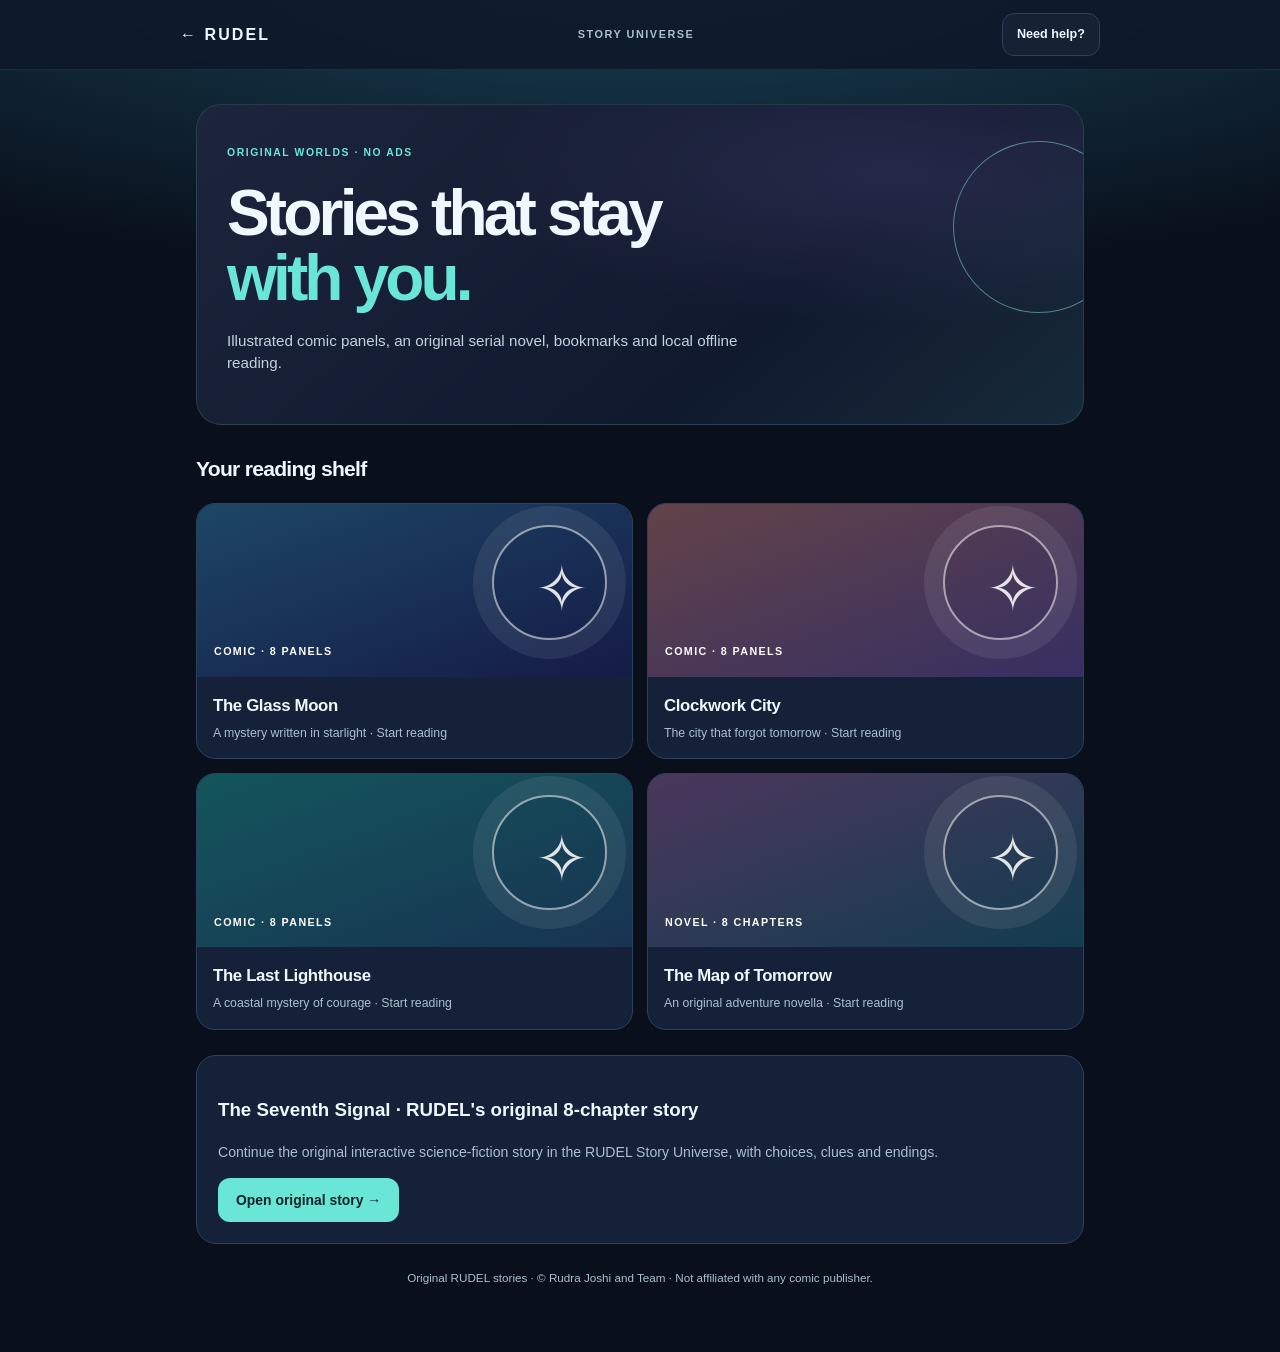
==== android-native/app/src/main/assets/comicbook.html @ 68b4a29e "Add RUDEL Android source" ====
<!doctype html><html lang="en"><head><meta charset="utf-8"><meta name="viewport" content="width=device-width,initial-scale=1,viewport-fit=cover"><meta name="theme-color" content="#0b1423"><title>RUDEL · Comics & Novels</title><link rel="icon" href="assets/icon-192.png"><link rel="stylesheet" href="grand.css"><link rel="stylesheet" href="comicbook.css"></head><body><header class="grand-top"><a class="back" href="index.html">← RUDEL</a><span class="top-mid">STORY UNIVERSE</span><a href="rudra.html" class="ghost-button">Need help?</a></header><main class="grand-wrap"><section class="grand-hero story-hero"><span class="eyebrow">ORIGINAL WORLDS · NO ADS</span><h1>Stories that stay<br><em>with you.</em></h1><p>Illustrated comic panels, an original serial novel, bookmarks and local offline reading.</p></section><div id="library"><h2 class="section-title">Your reading shelf</h2><div id="bookGrid" class="book-grid"></div><div class="classics"><h3>The Seventh Signal · RUDEL's original 8-chapter story</h3><p>Continue the original interactive science-fiction story in the RUDEL Story Universe, with choices, clues and endings.</p><a class="grand-button" href="index.html#stories">Open original story →</a></div></div><section id="reader" hidden><div class="book-tools"><button id="backBooks" class="ghost-button">← Library</button><span id="readerCount" class="hint"></span><button id="bookmark" class="ghost-button">☆ Bookmark</button></div><h1 id="readerTitle" class="reader-title"></h1><div id="panel" class="panel"></div><article class="prose" id="readingText"></article><div class="reader-controls"><button id="prev" class="ghost-button">← Previous</button><button id="readAloud" class="ghost-button">▶ Read aloud</button><button id="next" class="grand-button">Next →</button></div><div class="reader-options"><button id="smallText" class="ghost-button">A−</button><button id="largeText" class="ghost-button">A+</button><span>Progress is saved privately on this device</span></div></section><footer class="footer-note">Original RUDEL stories · © Rudra Joshi and Team · Not affiliated with any comic publisher.</footer></main><script src="comicbook.js"></script></body></html>
---- android-native/app/src/main/assets/grand.css ----
:root{color-scheme:dark;--bg:#090f1b;--surface:#152138;--surface2:#1c2c46;--line:#2d415d;--ink:#eff7ff;--muted:#aac0d0;--teal:#69e6d5;--gold:#ffd38e;--pink:#e4a4ce;font-family:Inter,ui-sans-serif,-apple-system,BlinkMacSystemFont,"Segoe UI",Arial,sans-serif}*{box-sizing:border-box}body{margin:0;color:var(--ink);background:radial-gradient(ellipse 90% 25% at 50% -4%,#194559 0%,transparent 100%),var(--bg);min-height:100vh;line-height:1.5}button,input,textarea,select{font:inherit}button{cursor:pointer}a{text-decoration:none;color:inherit}button:focus-visible,a:focus-visible,input:focus-visible{outline:3px solid var(--teal);outline-offset:3px}.grand-top{height:70px;border-bottom:1px solid #ffffff13;display:flex;align-items:center;justify-content:space-between;padding:0 max(16px,calc((100vw - 920px)/2));gap:13px;background:#0d1829db;backdrop-filter:blur(15px);position:sticky;top:0;z-index:9}.back{display:flex;align-items:center;gap:9px;color:var(--ink);font-size:1rem;font-weight:850;letter-spacing:.13em}.top-mid{font-size:.68rem;color:var(--muted);font-weight:900;letter-spacing:.14em}.ghost-button{border:1px solid var(--line);color:var(--ink);background:#ffffff09;border-radius:12px;padding:11px 14px;font-weight:700;font-size:.79rem}.grand-wrap{max-width:920px;padding:22px 16px 65px;margin:auto}.grand-hero{border-radius:25px;background:radial-gradient(circle at 88% 26%,#247d7d45,transparent 34%),linear-gradient(135deg,#162a3a,#101c32 62%,#232341);padding:34px 30px;position:relative;overflow:hidden;border:1px solid #50747755;margin:12px 0 28px}.grand-hero:after{content:"";position:absolute;right:-42px;top:36px;width:170px;height:170px;border:1px solid #98efeb75;transform:rotate(-35deg);border-radius:50%;pointer-events:none}.eyebrow{font-size:.65rem;font-weight:850;letter-spacing:.15em;color:var(--teal)}h1{font-size:clamp(2.25rem,6vw,4rem);line-height:1.02;letter-spacing:-.06em;margin:18px 0}h1 em{color:var(--teal);font-style:normal}.grand-hero p{max-width:520px;color:#c1d4dd;font-size:.95rem}.hero-mini{display:flex;gap:9px;flex-wrap:wrap;margin-top:28px}.hero-mini span{border:1px solid #78b1b14d;border-radius:30px;padding:8px 12px;color:#c6e6e6;font-size:.7rem}.section-title{display:flex;justify-content:space-between;align-items:center;font-size:1.32rem;letter-spacing:-.035em}.section-title span{font-size:.73rem;color:var(--muted)}.game-grid{display:grid;grid-template-columns:repeat(4,1fr);gap:12px}.game-tile{border:1px solid var(--line);background:linear-gradient(155deg,#1a2d40,#111b2c);color:var(--ink);text-align:left;border-radius:18px;min-height:172px;padding:16px;position:relative;transition:transform .18s ease,border-color .18s ease}.game-tile:active{transform:scale(.97)}.game-tile:hover{border-color:var(--teal);transform:translateY(-2px)}.tile-glyph{width:56px;height:56px;display:grid;place-items:center;border-radius:14px;font-size:2rem;margin-bottom:17px;background:#1b4652;filter:saturate(.93)}.game-tile:nth-child(4n+2) .tile-glyph{background:#403448}.game-tile:nth-child(4n+3) .tile-glyph{background:#3f3641}.game-tile:nth-child(4n+4) .tile-glyph{background:#383f5b}.game-tile strong{display:block;font-size:.87rem}.game-tile small{display:block;color:var(--muted);font-size:.7rem;margin-top:4px}.classics{margin:25px 0;border:1px solid var(--line);background:var(--surface);border-radius:20px;padding:21px}.classics p{color:var(--muted);font-size:.88rem}.grand-button{border:none;background:var(--teal);color:#08252a;padding:12px 18px;border-radius:12px;font-size:.87rem;font-weight:850;display:inline-flex;justify-content:center;align-items:center;min-height:44px}.game-header{display:flex;align-items:center;justify-content:space-between;margin:9px 0 24px;gap:8px}.game-header #scoreInfo{color:var(--muted);font-size:.8rem}.stage-title #gameTitle{font-size:clamp(1.9rem,6vw,3rem);font-weight:850;letter-spacing:-.05em}.stage-title p{color:var(--muted);margin:4px 0 20px}.game-panel{max-width:600px;margin:auto;border:1px solid var(--line);background:var(--surface);border-radius:22px;padding:19px}.canvas-holder{position:relative;max-width:430px;margin:auto}canvas{display:block;width:100%;height:auto;background:#0a1725;border-radius:15px;border:1px solid #56717834;touch-action:none}.game-overlay{position:absolute;inset:0;border-radius:15px;background:#04111ac9;display:grid;place-content:center;text-align:center;padding:23px;font-size:.92rem;color:#edf7f9;pointer-events:none}.game-overlay.hidden{display:none}.game-overlay strong{font-size:1.6rem;display:block;margin-bottom:10px;color:var(--teal)}.game-actions{display:flex;justify-content:center;gap:8px;margin:16px auto}.controls{display:grid;grid-template-columns:repeat(5,minmax(0,1fr));max-width:420px;margin:12px auto;gap:8px}.controls button{background:#21384a;border:1px solid #547281;border-radius:13px;color:var(--ink);min-height:48px;font-weight:850;touch-action:manipulation}.controls button:active{background:#32675c}.status{color:var(--muted);text-align:center;font-size:.84rem;min-height:25px}.footer-note{color:var(--muted);font-size:.73rem;text-align:center;margin-top:20px}.dom-holder{padding:9px 0;text-align:center}.playgrid{display:grid;gap:7px;max-width:370px;margin:12px auto}.playgrid button{border:1px solid #456074;border-radius:13px;background:#22354b;color:var(--ink);aspect-ratio:1;font-size:1.5rem;font-weight:850;display:grid;place-items:center}.playgrid button:active{transform:scale(.96)}.playgrid .active{background:var(--gold);color:#21324a}.playgrid .mine-open{background:#38516a}.quiz-q{font-size:1.4rem;font-weight:850;margin:13px 0}.input-answer{width:min(100%,320px);border-radius:13px;background:#0a182b;border:1px solid var(--line);padding:14px;color:white}.hint{font-size:.78rem;color:var(--muted)}.shell-card{padding:18px;background:#172c3d;border:1px solid var(--line);border-radius:17px;margin:8px 0}.shell-card p{color:var(--muted)}.result-info{font-weight:850;color:var(--teal)}.closeback{margin:14px 0}button[disabled]{opacity:.4;cursor:not-allowed}@media(max-width:650px){.game-grid{grid-template-columns:repeat(2,1fr);gap:9px}.grand-hero{padding:26px 18px}.grand-wrap{padding-left:12px;padding-right:12px}.top-mid{display:none}.game-tile{min-height:146px;padding:13px}.tile-glyph{width:49px;height:49px;margin-bottom:13px}.game-panel{padding:12px}.controls button{min-height:55px}}@media(prefers-reduced-motion:reduce){*,*:before,*:after{transition:none!important;animation:none!important}}

.vehicle-picker{display:flex;flex-wrap:wrap;gap:7px;margin:10px 0 16px}.vehicle-picker[hidden]{display:none}.vehicle-picker button{flex:1;min-width:66px;color:var(--ink);padding:10px 7px;background:#1c354a;border:1px solid #386078;border-radius:12px;font-size:.74rem}.vehicle-picker button.selected{background:#236b66;border-color:var(--teal);box-shadow:inset 0 0 0 1px var(--teal)}
---- android-native/app/src/main/assets/comicbook.css ----
.story-hero{background:radial-gradient(ellipse at 80% 22%,#846cbd2e,transparent 42%),linear-gradient(140deg,#1d253c,#10192e 65%,#172a39)}.book-grid{display:grid;grid-template-columns:repeat(2,minmax(0,1fr));gap:14px}.book{background:var(--surface);text-align:left;color:var(--ink);border:1px solid var(--line);border-radius:19px;padding:0;overflow:hidden}.cover{height:173px;background:linear-gradient(160deg,var(--cover1),var(--cover2));position:relative;overflow:hidden;display:flex;align-items:flex-end;padding:17px}.cover:before{content:"";position:absolute;top:21px;right:25px;width:111px;height:111px;border:2px solid #ffffff8a;border-radius:50%;box-shadow:0 0 0 19px #ffffff14}.cover:after{content:"✧";position:absolute;right:43px;top:37px;font-size:4rem;color:#fffd}.cover span{position:relative;z-index:1;color:white;font-size:.67rem;letter-spacing:.13em;font-weight:800}.book>div:last-child{padding:16px}.book strong{display:block;font-size:1.05rem;letter-spacing:-.02em}.book small{display:block;font-size:.77rem;color:var(--muted);margin-top:6px}.book-tools{display:flex;align-items:center;justify-content:space-between;gap:9px;margin:20px 0}.reader-title{font-size:clamp(1.6rem,6vw,2.7rem);letter-spacing:-.05em}.panel{min-height:320px;border:1px solid #51647e55;border-radius:16px;overflow:hidden;background:#0a1930;position:relative;display:flex;align-items:stretch;margin-top:19px}.panel svg{width:100%;height:340px;display:block}.panel:after{content:"";pointer-events:none;position:absolute;inset:0;border:9px solid #ffffff06;border-radius:16px}.prose{font-size:1.05rem;line-height:1.9;max-width:690px;margin:20px auto 25px;padding:17px 6px;white-space:pre-wrap;color:#e5edf5}.prose h3{font-size:1.55rem;letter-spacing:-.04em;color:var(--teal)}.reader-controls{display:flex;align-items:center;justify-content:space-between;flex-wrap:wrap;gap:8px}.reader-options{display:flex;align-items:center;gap:9px;margin-top:16px}.reader-options span{color:var(--muted);font-size:.72rem;margin-left:auto}.book:active{transform:scale(.98)}.reader-controls button{flex:1;min-width:90px}@media(max-width:540px){.book-grid{gap:9px}.cover{height:143px;padding:12px}.book>div:last-child{padding:12px}.book strong{font-size:.9rem}.book small{font-size:.69rem}.book-tools .ghost-button{font-size:.7rem;padding:9px}.prose{padding:12px 4px}.reader-options span{max-width:150px}}
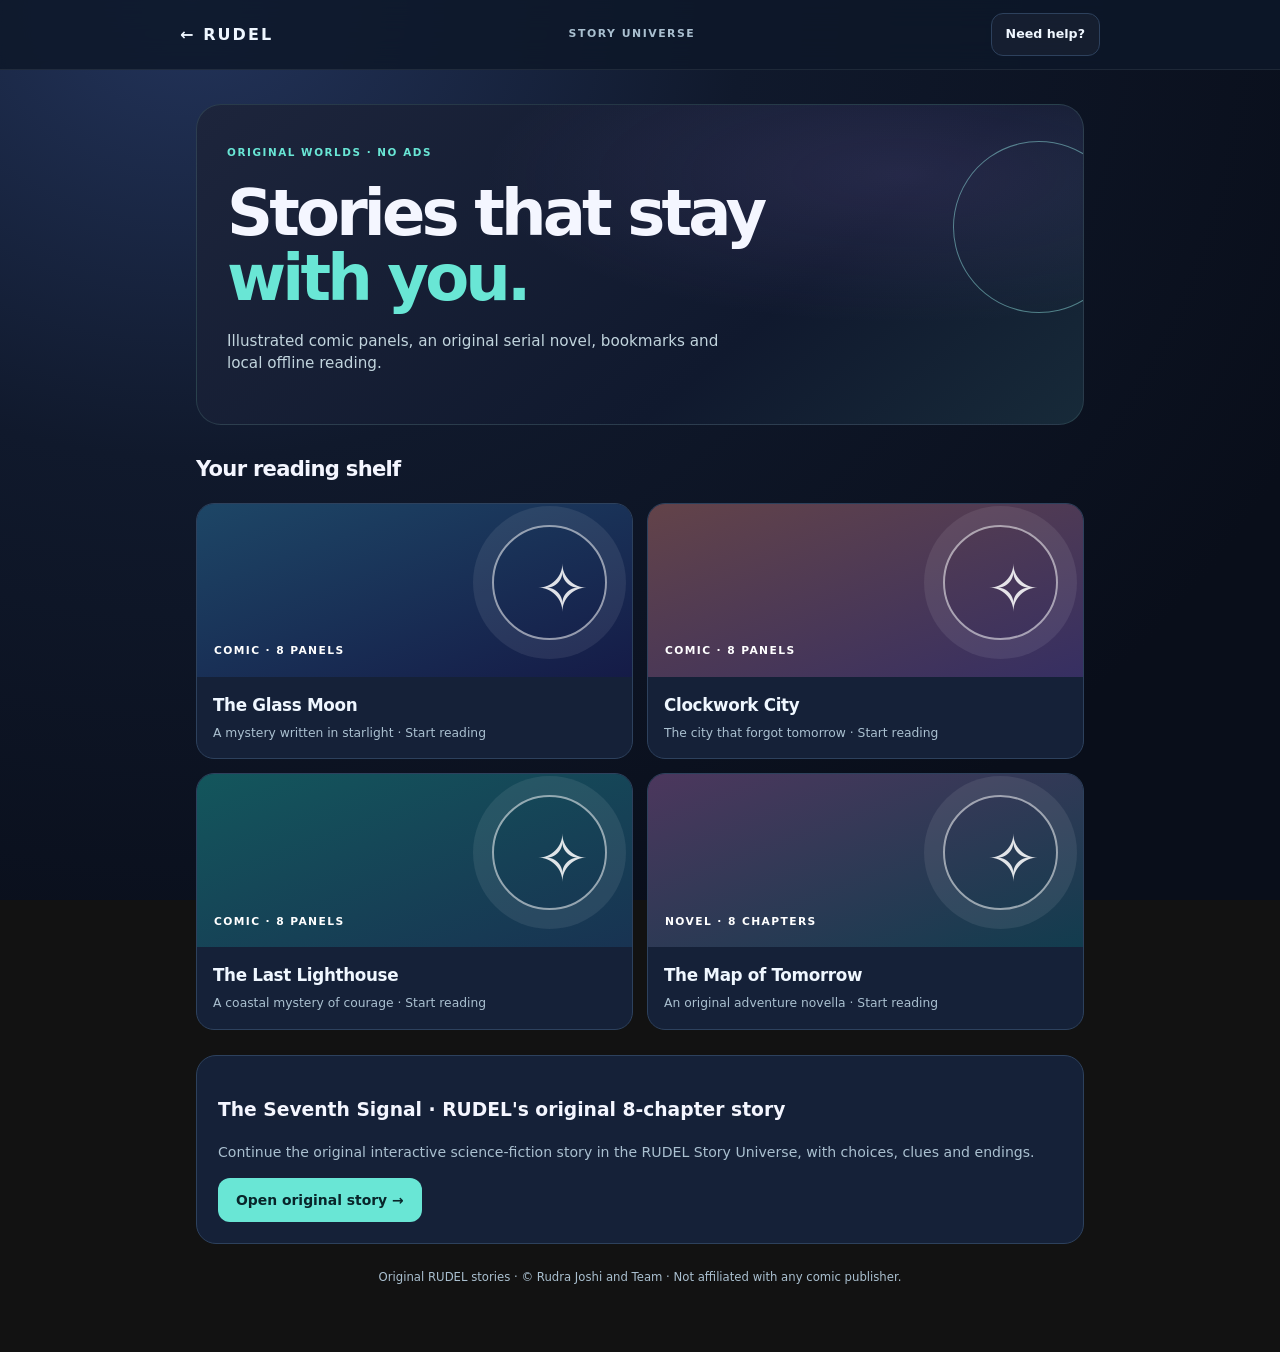
==== commit 04636753: "RUDEL 5.0 AI Premium" ====
--- a/android-native/app/src/main/assets/comicbook.html
+++ b/android-native/app/src/main/assets/comicbook.html
@@ -1 +1 @@
-<!doctype html><html lang="en"><head><meta charset="utf-8"><meta name="viewport" content="width=device-width,initial-scale=1,viewport-fit=cover"><meta name="theme-color" content="#0b1423"><title>RUDEL · Comics & Novels</title><link rel="icon" href="assets/icon-192.png"><link rel="stylesheet" href="grand.css"><link rel="stylesheet" href="comicbook.css"></head><body><header class="grand-top"><a class="back" href="index.html">← RUDEL</a><span class="top-mid">STORY UNIVERSE</span><a href="rudra.html" class="ghost-button">Need help?</a></header><main class="grand-wrap"><section class="grand-hero story-hero"><span class="eyebrow">ORIGINAL WORLDS · NO ADS</span><h1>Stories that stay<br><em>with you.</em></h1><p>Illustrated comic panels, an original serial novel, bookmarks and local offline reading.</p></section><div id="library"><h2 class="section-title">Your reading shelf</h2><div id="bookGrid" class="book-grid"></div><div class="classics"><h3>The Seventh Signal · RUDEL's original 8-chapter story</h3><p>Continue the original interactive science-fiction story in the RUDEL Story Universe, with choices, clues and endings.</p><a class="grand-button" href="index.html#stories">Open original story →</a></div></div><section id="reader" hidden><div class="book-tools"><button id="backBooks" class="ghost-button">← Library</button><span id="readerCount" class="hint"></span><button id="bookmark" class="ghost-button">☆ Bookmark</button></div><h1 id="readerTitle" class="reader-title"></h1><div id="panel" class="panel"></div><article class="prose" id="readingText"></article><div class="reader-controls"><button id="prev" class="ghost-button">← Previous</button><button id="readAloud" class="ghost-button">▶ Read aloud</button><button id="next" class="grand-button">Next →</button></div><div class="reader-options"><button id="smallText" class="ghost-button">A−</button><button id="largeText" class="ghost-button">A+</button><span>Progress is saved privately on this device</span></div></section><footer class="footer-note">Original RUDEL stories · © Rudra Joshi and Team · Not affiliated with any comic publisher.</footer></main><script src="comicbook.js"></script></body></html>
+<!doctype html><html lang="en"><head><meta charset="utf-8"><meta name="viewport" content="width=device-width,initial-scale=1,viewport-fit=cover"><meta name="theme-color" content="#0b1423"><title>RUDEL · Comics & Novels</title><link rel="icon" href="assets/icon-192.png"><link rel="stylesheet" href="grand.css"><link rel="stylesheet" href="comicbook.css"><link rel="stylesheet" href="premium5.css"></head><body><header class="grand-top"><a class="back" href="index.html">← RUDEL</a><span class="top-mid">STORY UNIVERSE</span><a href="rudra.html" class="ghost-button">Need help?</a></header><main class="grand-wrap"><section class="grand-hero story-hero"><span class="eyebrow">ORIGINAL WORLDS · NO ADS</span><h1>Stories that stay<br><em>with you.</em></h1><p>Illustrated comic panels, an original serial novel, bookmarks and local offline reading.</p></section><div id="library"><h2 class="section-title">Your reading shelf</h2><div id="bookGrid" class="book-grid"></div><div class="classics"><h3>The Seventh Signal · RUDEL's original 8-chapter story</h3><p>Continue the original interactive science-fiction story in the RUDEL Story Universe, with choices, clues and endings.</p><a class="grand-button" href="index.html#stories">Open original story →</a></div></div><section id="reader" hidden><div class="book-tools"><button id="backBooks" class="ghost-button">← Library</button><span id="readerCount" class="hint"></span><button id="bookmark" class="ghost-button">☆ Bookmark</button></div><h1 id="readerTitle" class="reader-title"></h1><div id="panel" class="panel"></div><article class="prose" id="readingText"></article><div class="reader-controls"><button id="prev" class="ghost-button">← Previous</button><button id="readAloud" class="ghost-button">▶ Read aloud</button><button id="next" class="grand-button">Next →</button></div><div class="reader-options"><button id="smallText" class="ghost-button">A−</button><button id="largeText" class="ghost-button">A+</button><span>Progress is saved privately on this device</span></div></section><footer class="footer-note">Original RUDEL stories · © Rudra Joshi and Team · Not affiliated with any comic publisher.</footer></main><script src="comicbook.js"></script></body></html>
--- a/android-native/app/src/main/assets/grand.css
+++ b/android-native/app/src/main/assets/grand.css
@@ -1,3 +1,40 @@
 :root{color-scheme:dark;--bg:#090f1b;--surface:#152138;--surface2:#1c2c46;--line:#2d415d;--ink:#eff7ff;--muted:#aac0d0;--teal:#69e6d5;--gold:#ffd38e;--pink:#e4a4ce;font-family:Inter,ui-sans-serif,-apple-system,BlinkMacSystemFont,"Segoe UI",Arial,sans-serif}*{box-sizing:border-box}body{margin:0;color:var(--ink);background:radial-gradient(ellipse 90% 25% at 50% -4%,#194559 0%,transparent 100%),var(--bg);min-height:100vh;line-height:1.5}button,input,textarea,select{font:inherit}button{cursor:pointer}a{text-decoration:none;color:inherit}button:focus-visible,a:focus-visible,input:focus-visible{outline:3px solid var(--teal);outline-offset:3px}.grand-top{height:70px;border-bottom:1px solid #ffffff13;display:flex;align-items:center;justify-content:space-between;padding:0 max(16px,calc((100vw - 920px)/2));gap:13px;background:#0d1829db;backdrop-filter:blur(15px);position:sticky;top:0;z-index:9}.back{display:flex;align-items:center;gap:9px;color:var(--ink);font-size:1rem;font-weight:850;letter-spacing:.13em}.top-mid{font-size:.68rem;color:var(--muted);font-weight:900;letter-spacing:.14em}.ghost-button{border:1px solid var(--line);color:var(--ink);background:#ffffff09;border-radius:12px;padding:11px 14px;font-weight:700;font-size:.79rem}.grand-wrap{max-width:920px;padding:22px 16px 65px;margin:auto}.grand-hero{border-radius:25px;background:radial-gradient(circle at 88% 26%,#247d7d45,transparent 34%),linear-gradient(135deg,#162a3a,#101c32 62%,#232341);padding:34px 30px;position:relative;overflow:hidden;border:1px solid #50747755;margin:12px 0 28px}.grand-hero:after{content:"";position:absolute;right:-42px;top:36px;width:170px;height:170px;border:1px solid #98efeb75;transform:rotate(-35deg);border-radius:50%;pointer-events:none}.eyebrow{font-size:.65rem;font-weight:850;letter-spacing:.15em;color:var(--teal)}h1{font-size:clamp(2.25rem,6vw,4rem);line-height:1.02;letter-spacing:-.06em;margin:18px 0}h1 em{color:var(--teal);font-style:normal}.grand-hero p{max-width:520px;color:#c1d4dd;font-size:.95rem}.hero-mini{display:flex;gap:9px;flex-wrap:wrap;margin-top:28px}.hero-mini span{border:1px solid #78b1b14d;border-radius:30px;padding:8px 12px;color:#c6e6e6;font-size:.7rem}.section-title{display:flex;justify-content:space-between;align-items:center;font-size:1.32rem;letter-spacing:-.035em}.section-title span{font-size:.73rem;color:var(--muted)}.game-grid{display:grid;grid-template-columns:repeat(4,1fr);gap:12px}.game-tile{border:1px solid var(--line);background:linear-gradient(155deg,#1a2d40,#111b2c);color:var(--ink);text-align:left;border-radius:18px;min-height:172px;padding:16px;position:relative;transition:transform .18s ease,border-color .18s ease}.game-tile:active{transform:scale(.97)}.game-tile:hover{border-color:var(--teal);transform:translateY(-2px)}.tile-glyph{width:56px;height:56px;display:grid;place-items:center;border-radius:14px;font-size:2rem;margin-bottom:17px;background:#1b4652;filter:saturate(.93)}.game-tile:nth-child(4n+2) .tile-glyph{background:#403448}.game-tile:nth-child(4n+3) .tile-glyph{background:#3f3641}.game-tile:nth-child(4n+4) .tile-glyph{background:#383f5b}.game-tile strong{display:block;font-size:.87rem}.game-tile small{display:block;color:var(--muted);font-size:.7rem;margin-top:4px}.classics{margin:25px 0;border:1px solid var(--line);background:var(--surface);border-radius:20px;padding:21px}.classics p{color:var(--muted);font-size:.88rem}.grand-button{border:none;background:var(--teal);color:#08252a;padding:12px 18px;border-radius:12px;font-size:.87rem;font-weight:850;display:inline-flex;justify-content:center;align-items:center;min-height:44px}.game-header{display:flex;align-items:center;justify-content:space-between;margin:9px 0 24px;gap:8px}.game-header #scoreInfo{color:var(--muted);font-size:.8rem}.stage-title #gameTitle{font-size:clamp(1.9rem,6vw,3rem);font-weight:850;letter-spacing:-.05em}.stage-title p{color:var(--muted);margin:4px 0 20px}.game-panel{max-width:600px;margin:auto;border:1px solid var(--line);background:var(--surface);border-radius:22px;padding:19px}.canvas-holder{position:relative;max-width:430px;margin:auto}canvas{display:block;width:100%;height:auto;background:#0a1725;border-radius:15px;border:1px solid #56717834;touch-action:none}.game-overlay{position:absolute;inset:0;border-radius:15px;background:#04111ac9;display:grid;place-content:center;text-align:center;padding:23px;font-size:.92rem;color:#edf7f9;pointer-events:none}.game-overlay.hidden{display:none}.game-overlay strong{font-size:1.6rem;display:block;margin-bottom:10px;color:var(--teal)}.game-actions{display:flex;justify-content:center;gap:8px;margin:16px auto}.controls{display:grid;grid-template-columns:repeat(5,minmax(0,1fr));max-width:420px;margin:12px auto;gap:8px}.controls button{background:#21384a;border:1px solid #547281;border-radius:13px;color:var(--ink);min-height:48px;font-weight:850;touch-action:manipulation}.controls button:active{background:#32675c}.status{color:var(--muted);text-align:center;font-size:.84rem;min-height:25px}.footer-note{color:var(--muted);font-size:.73rem;text-align:center;margin-top:20px}.dom-holder{padding:9px 0;text-align:center}.playgrid{display:grid;gap:7px;max-width:370px;margin:12px auto}.playgrid button{border:1px solid #456074;border-radius:13px;background:#22354b;color:var(--ink);aspect-ratio:1;font-size:1.5rem;font-weight:850;display:grid;place-items:center}.playgrid button:active{transform:scale(.96)}.playgrid .active{background:var(--gold);color:#21324a}.playgrid .mine-open{background:#38516a}.quiz-q{font-size:1.4rem;font-weight:850;margin:13px 0}.input-answer{width:min(100%,320px);border-radius:13px;background:#0a182b;border:1px solid var(--line);padding:14px;color:white}.hint{font-size:.78rem;color:var(--muted)}.shell-card{padding:18px;background:#172c3d;border:1px solid var(--line);border-radius:17px;margin:8px 0}.shell-card p{color:var(--muted)}.result-info{font-weight:850;color:var(--teal)}.closeback{margin:14px 0}button[disabled]{opacity:.4;cursor:not-allowed}@media(max-width:650px){.game-grid{grid-template-columns:repeat(2,1fr);gap:9px}.grand-hero{padding:26px 18px}.grand-wrap{padding-left:12px;padding-right:12px}.top-mid{display:none}.game-tile{min-height:146px;padding:13px}.tile-glyph{width:49px;height:49px;margin-bottom:13px}.game-panel{padding:12px}.controls button{min-height:55px}}@media(prefers-reduced-motion:reduce){*,*:before,*:after{transition:none!important;animation:none!important}}
 
 .vehicle-picker{display:flex;flex-wrap:wrap;gap:7px;margin:10px 0 16px}.vehicle-picker[hidden]{display:none}.vehicle-picker button{flex:1;min-width:66px;color:var(--ink);padding:10px 7px;background:#1c354a;border:1px solid #386078;border-radius:12px;font-size:.74rem}.vehicle-picker button.selected{background:#236b66;border-color:var(--teal);box-shadow:inset 0 0 0 1px var(--teal)}
+
+
+/* RUDEL43_PREMIUM */
+:root {
+ color-scheme: dark;
+}
+body {
+ background: radial-gradient(ellipse at top,
+ #202a50 0%, #0b1426 40%, #070c18 100%) !important;
+ color: #f4f6ff !important;
+ font-family: system-ui, sans-serif;
+}
+button {
+ border-radius: 18px !important;
+ transition: transform .18s ease, opacity .18s ease;
+}
+button:active {
+ transform: scale(.96);
+}
+.card, .panel {
+ border-radius: 22px !important;
+ border: 1px solid #ffffff18 !important;
+ box-shadow: 0 8px 24px #00000030;
+}
+input, textarea, select {
+ border-radius: 14px !important;
+}
+@keyframes rudelEnter {
+ from {opacity:0; transform:translateY(8px);}
+ to {opacity:1; transform:translateY(0);}
+}
+main {
+ animation: rudelEnter .35s ease-out;
+}
+@media (prefers-reduced-motion:reduce) {
+ * {animation:none !important;transition:none !important;}
+}
--- a/android-native/app/src/main/assets/comicbook.css
+++ b/android-native/app/src/main/assets/comicbook.css
@@ -1 +1,38 @@
 .story-hero{background:radial-gradient(ellipse at 80% 22%,#846cbd2e,transparent 42%),linear-gradient(140deg,#1d253c,#10192e 65%,#172a39)}.book-grid{display:grid;grid-template-columns:repeat(2,minmax(0,1fr));gap:14px}.book{background:var(--surface);text-align:left;color:var(--ink);border:1px solid var(--line);border-radius:19px;padding:0;overflow:hidden}.cover{height:173px;background:linear-gradient(160deg,var(--cover1),var(--cover2));position:relative;overflow:hidden;display:flex;align-items:flex-end;padding:17px}.cover:before{content:"";position:absolute;top:21px;right:25px;width:111px;height:111px;border:2px solid #ffffff8a;border-radius:50%;box-shadow:0 0 0 19px #ffffff14}.cover:after{content:"✧";position:absolute;right:43px;top:37px;font-size:4rem;color:#fffd}.cover span{position:relative;z-index:1;color:white;font-size:.67rem;letter-spacing:.13em;font-weight:800}.book>div:last-child{padding:16px}.book strong{display:block;font-size:1.05rem;letter-spacing:-.02em}.book small{display:block;font-size:.77rem;color:var(--muted);margin-top:6px}.book-tools{display:flex;align-items:center;justify-content:space-between;gap:9px;margin:20px 0}.reader-title{font-size:clamp(1.6rem,6vw,2.7rem);letter-spacing:-.05em}.panel{min-height:320px;border:1px solid #51647e55;border-radius:16px;overflow:hidden;background:#0a1930;position:relative;display:flex;align-items:stretch;margin-top:19px}.panel svg{width:100%;height:340px;display:block}.panel:after{content:"";pointer-events:none;position:absolute;inset:0;border:9px solid #ffffff06;border-radius:16px}.prose{font-size:1.05rem;line-height:1.9;max-width:690px;margin:20px auto 25px;padding:17px 6px;white-space:pre-wrap;color:#e5edf5}.prose h3{font-size:1.55rem;letter-spacing:-.04em;color:var(--teal)}.reader-controls{display:flex;align-items:center;justify-content:space-between;flex-wrap:wrap;gap:8px}.reader-options{display:flex;align-items:center;gap:9px;margin-top:16px}.reader-options span{color:var(--muted);font-size:.72rem;margin-left:auto}.book:active{transform:scale(.98)}.reader-controls button{flex:1;min-width:90px}@media(max-width:540px){.book-grid{gap:9px}.cover{height:143px;padding:12px}.book>div:last-child{padding:12px}.book strong{font-size:.9rem}.book small{font-size:.69rem}.book-tools .ghost-button{font-size:.7rem;padding:9px}.prose{padding:12px 4px}.reader-options span{max-width:150px}}
+
+
+/* RUDEL43_PREMIUM */
+:root {
+ color-scheme: dark;
+}
+body {
+ background: radial-gradient(ellipse at top,
+ #202a50 0%, #0b1426 40%, #070c18 100%) !important;
+ color: #f4f6ff !important;
+ font-family: system-ui, sans-serif;
+}
+button {
+ border-radius: 18px !important;
+ transition: transform .18s ease, opacity .18s ease;
+}
+button:active {
+ transform: scale(.96);
+}
+.card, .panel {
+ border-radius: 22px !important;
+ border: 1px solid #ffffff18 !important;
+ box-shadow: 0 8px 24px #00000030;
+}
+input, textarea, select {
+ border-radius: 14px !important;
+}
+@keyframes rudelEnter {
+ from {opacity:0; transform:translateY(8px);}
+ to {opacity:1; transform:translateY(0);}
+}
+main {
+ animation: rudelEnter .35s ease-out;
+}
+@media (prefers-reduced-motion:reduce) {
+ * {animation:none !important;transition:none !important;}
+}
--- a/android-native/app/src/main/assets/premium5.css
+++ b/android-native/app/src/main/assets/premium5.css
@@ -0,0 +1 @@
+html{color-scheme:dark}body{background:radial-gradient(ellipse at 15% 0%,#23345b 0%,#10192c 36%,#090e1a 80%) fixed!important}button,input,textarea,select{font-family:inherit}button{transition:transform .16s ease,filter .16s ease}button:active{transform:scale(.97);filter:brightness(1.18)}button:focus-visible,a:focus-visible{outline:2px solid #9daeff;outline-offset:3px} .card,.panel,.game-card,.story-card,.assistant-head{border-radius:22px!important;box-shadow:0 8px 24px #0003} @media(prefers-reduced-motion:reduce){*{animation:none!important;transition:none!important}}
